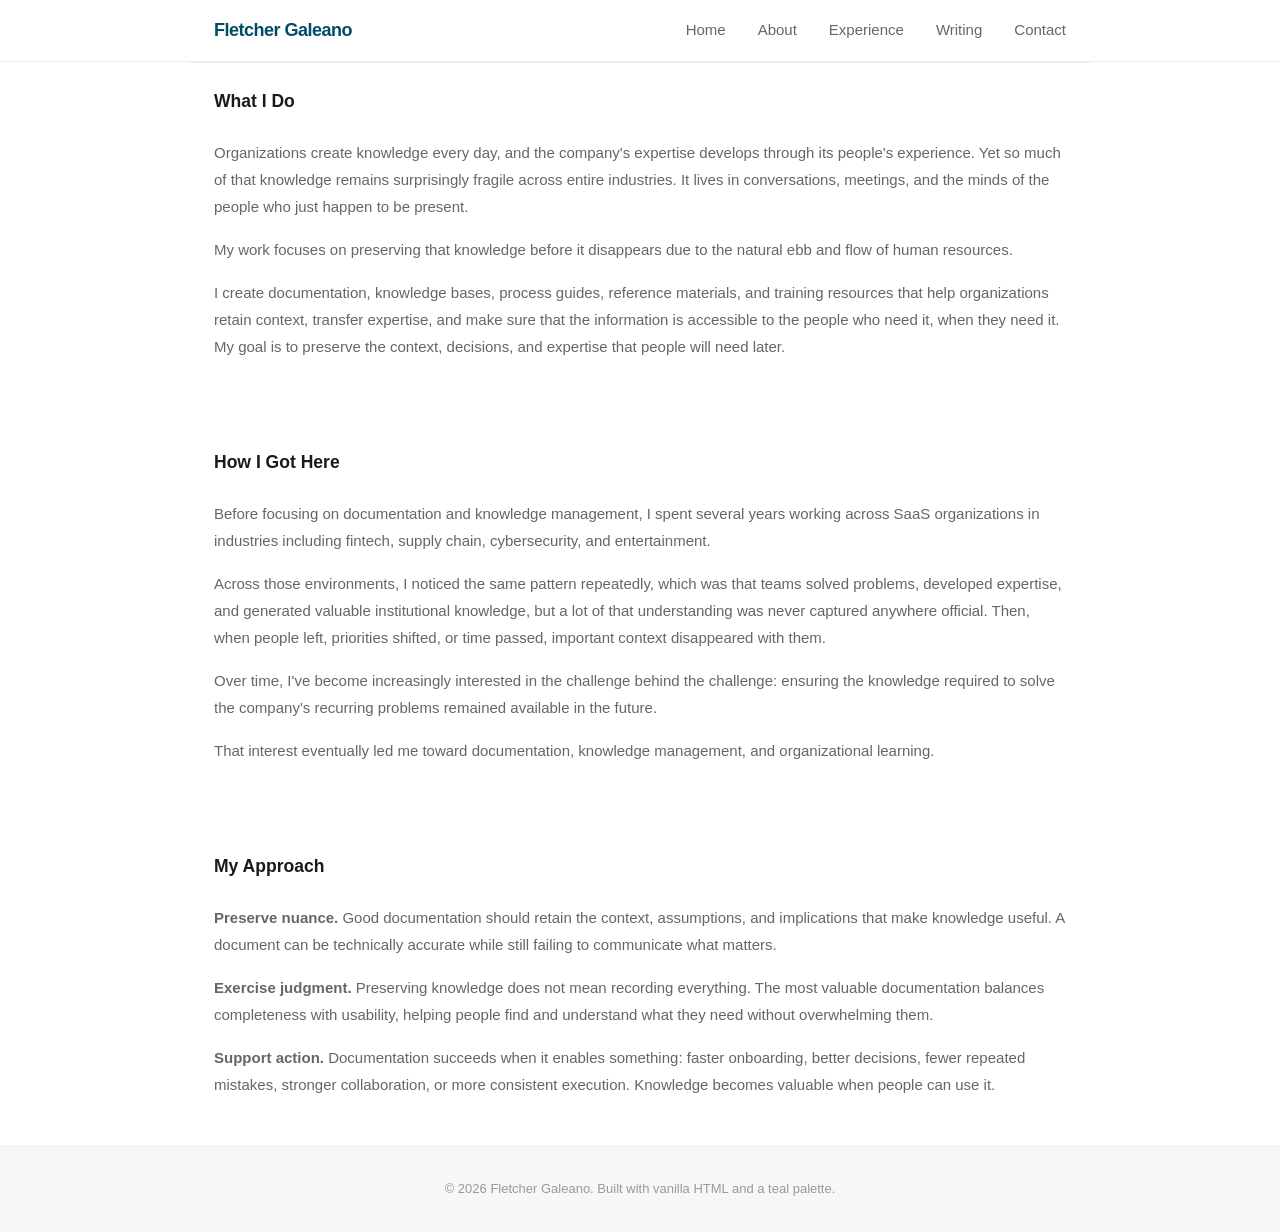
==== about.html @ 1b049415 "Update about.html" ====
<!DOCTYPE html>
<html lang="en">
<head>
  <meta charset="UTF-8">
  <meta name="viewport" content="width=device-width, initial-scale=1.0">
  <title>About - Fletcher Galeano</title>
  <link rel="stylesheet" href="styles.css">
</head>
<body>
  <nav>
    <div class="nav-container">
      <a href="index.html" class="nav-brand">Fletcher Galeano</a>
      <ul class="nav-links">
        <li><a href="index.html">Home</a></li>
        <li><a href="about.html">About</a></li>
        <li><a href="experience.html">Experience</a></li>
        <li><a href="writing.html">Writing</a></li>
        <li><a href="contact.html">Contact</a></li>
      </ul>
    </div>
  </nav>

  <main>
    <section class="container">
      <br>
      <h3>What I Do</h3>
<br>
<p>Organizations create knowledge every day, and the company's expertise develops through its people's experience. Yet so much of that knowledge remains surprisingly fragile across entire industries. It lives in conversations, meetings, and the minds of the people who just happen to be present.</p>

<p>My work focuses on preserving that knowledge before it disappears due to the natural ebb and flow of human resources.</p>

<p>I create documentation, knowledge bases, process guides, reference materials, and training resources that help organizations retain context, transfer expertise, and make sure that the information is accessible to the people who need it, when they need it. My goal is to preserve the context, decisions, and expertise that people will need later.</p>
<br>
<br>
<br>
<h3>How I Got Here</h3>
<br>
<p>Before focusing on documentation and knowledge management, I spent several years working across SaaS organizations in industries including fintech, supply chain, cybersecurity, and entertainment.</p>

<p>Across those environments, I noticed the same pattern repeatedly, which was that teams solved problems, developed expertise, and generated valuable institutional knowledge, but a lot of that understanding was never captured anywhere official. Then, when people left, priorities shifted, or time passed, important context disappeared with them.</p>

<p>Over time, I've become increasingly interested in the challenge behind the challenge: ensuring the knowledge required to solve the company's recurring problems remained available in the future.</p>

<p>That interest eventually led me toward documentation, knowledge management, and organizational learning.</p>
<br>
<br>
<br>
<h3>My Approach</h3>
<br>
<p><strong>Preserve nuance.</strong> Good documentation should retain the context, assumptions, and implications that make knowledge useful. A document can be technically accurate while still failing to communicate what matters.</p>

<p><strong>Exercise judgment.</strong> Preserving knowledge does not mean recording everything. The most valuable documentation balances completeness with usability, helping people find and understand what they need without overwhelming them.</p>

<p><strong>Support action.</strong> Documentation succeeds when it enables something: faster onboarding, better decisions, fewer repeated mistakes, stronger collaboration, or more consistent execution. Knowledge becomes valuable when people can use it.</p>

    </section>
  </main>

  <footer>
    <p>&copy; 2026 Fletcher Galeano. Built with vanilla HTML and a teal palette.</p>
  </footer>
</body>
</html>
---- styles.css ----
/* Fletch Lite — Documentation Engineer Portfolio */
/* Light and dark mode support, minimal aesthetic */

:root {
  /* Color palette — light mode */
  --primary: #004d66;        /* Deep teal */
  --secondary: #008080;      /* Medium teal */
  --accent: #d4a574;         /* Warm sand (restraint) */
  --bg-primary: #ffffff;
  --bg-secondary: #f8f7f5;   /* Warm off-white */
  --text-primary: #1a1a1a;
  --text-secondary: #666666;
  --text-tertiary: #999999;
  --border: #e0ddd8;
  --border-light: #f0ede8;
  
  /* Typography */
  --font-sans: -apple-system, BlinkMacSystemFont, "Segoe UI", Roboto, "Helvetica Neue", sans-serif;
  --font-serif: Georgia, "Times New Roman", serif;
  
  /* Type scale */
  --text-sm: 13px;
  --text-base: 15px;
  --text-lg: 18px;
  --text-xl: 22px;
  --text-2xl: 28px;
  --text-3xl: 36px;
  
  /* Spacing */
  --space-xs: 4px;
  --space-sm: 8px;
  --space-md: 16px;
  --space-lg: 24px;
  --space-xl: 32px;
  --space-2xl: 48px;
}

@media (prefers-color-scheme: dark) {
  :root {
    --primary: #4db8d4;        /* Lighter teal for dark mode */
    --secondary: #00bfbf;      /* Bright teal accent */
    --accent: #d4a574;         /* Sand stays constant */
    --bg-primary: #0f1416;     /* Near-black */
    --bg-secondary: #1a2428;   /* Dark slate */
    --text-primary: #e8e6e1;
    --text-secondary: #a8a5a0;
    --text-tertiary: #7a7774;
    --border: #2a3238;
    --border-light: #1f2729;
  }
}

/* Mobile layout */
@media (max-width: 768px) {
  .nav-container {
    flex-direction: column;
    justify-content: center;
    gap: var(--space-md);
  }

  .nav-links {
    flex-wrap: wrap;
    justify-content: center;
    gap: var(--space-md);
    padding: 0;
  }
}


* {
  margin: 0;
  padding: 0;
  box-sizing: border-box;
}

html {
  scroll-behavior: smooth;
}

body {
  font-family: var(--font-sans);
  font-size: var(--text-base);
  line-height: 1.6;
  color: var(--text-primary);
  background-color: var(--bg-primary);
  transition: background-color 0.3s ease, color 0.3s ease;
}

/* Navigation */
nav {
  position: sticky;
  top: 0;
  background-color: var(--bg-primary);
  border-bottom: 1px solid var(--border-light);
  z-index: 100;
  transition: border-color 0.3s ease;
}

.nav-container {
  max-width: 900px;
  margin: 0 auto;
  padding: var(--space-md) var(--space-lg);
  display: flex;
  justify-content: space-between;
  align-items: center;
}

.nav-brand {
  font-size: var(--text-lg);
  font-weight: 600;
  color: var(--primary);
  text-decoration: none;
  letter-spacing: -0.5px;
}

.nav-links {
  display: flex;
  gap: var(--space-xl);
  list-style: none;
}

.nav-links a {
  color: var(--text-secondary);
  text-decoration: none;
  font-size: var(--text-base);
  transition: color 0.2s ease;
  position: relative;
}

.nav-links a:hover {
  color: var(--primary);
}

.nav-links a::after {
  content: '';
  position: absolute;
  bottom: -4px;
  left: 0;
  width: 0;
  height: 2px;
  background-color: var(--secondary);
  transition: width 0.3s ease;
}

.nav-links a:hover::after {
  width: 100%;
}

/* Container */
.container {
  max-width: 900px;
  margin: 0 auto;
  padding: 0 var(--space-lg);
}

/* Hero section */
.hero {
  padding: var(--space-2xl) var(--space-lg);
  text-align: center;
}

.hero h1 {
  font-size: var(--text-3xl);
  font-weight: 700;
  margin-bottom: var(--space-md);
  line-height: 1.2;
  color: var(--primary);
}

.hero-subtitle {
  font-size: var(--text-lg);
  color: var(--text-secondary);
  margin-bottom: var(--space-lg);
  max-width: 600px;
  margin-left: auto;
  margin-right: auto;
}

.hero-target {
  font-size: var(--text-base);
  color: var(--secondary);
  font-style: italic;
  margin: var(--space-lg) 0;
  font-weight: 500;
}

/* CTA Buttons */
.button-group {
  display: flex;
  gap: var(--space-md);
  justify-content: center;
  flex-wrap: wrap;
  margin-top: var(--space-lg);
}

.btn {
  display: inline-block;
  padding: var(--space-md) var(--space-xl);
  border: 2px solid var(--primary);
  background-color: transparent;
  color: var(--primary);
  text-decoration: none;
  font-size: var(--text-base);
  border-radius: 0;
  cursor: pointer;
  transition: all 0.3s ease;
  font-weight: 500;
}

.btn:hover {
  background-color: var(--primary);
  color: var(--bg-primary);
}

.btn-secondary {
  border-color: var(--secondary);
  color: var(--secondary);
}

.btn-secondary:hover {
  background-color: var(--secondary);
  color: var(--bg-primary);
}

/* Sections */
section {
  padding: var(--space-2xl) var(--space-lg);
  border-top: 1px solid var(--border-light);
}

section h2 {
  font-size: var(--text-2xl);
  font-weight: 700;
  margin-bottom: var(--space-lg);
  color: var(--primary);
}

section p {
  margin-bottom: var(--space-md);
  color: var(--text-secondary);
  line-height: 1.8;
}

/* About section */
.about-content {
  display: grid;
  gap: var(--space-2xl);
}

.about-block {
  border-left: 3px solid var(--secondary);
  padding-left: var(--space-lg);
}

.about-block h3 {
  font-size: var(--text-lg);
  color: var(--primary);
  margin-bottom: var(--space-md);
  font-weight: 600;
}

/* Timeline */
.timeline {
  display: grid;
  gap: var(--space-2xl);
  margin-top: var(--space-xl);
}

.timeline-item {
  border-left: 3px solid var(--secondary);
  padding-left: var(--space-lg);
  position: relative;
  padding-bottom: var(--space-lg);
}

.timeline-item::before {
  content: '';
  position: absolute;
  left: -9px;
  top: 0;
  width: 12px;
  height: 12px;
  background-color: var(--secondary);
  border-radius: 50%;
  border: 3px solid var(--bg-primary);
}

.timeline-item h3 {
  font-size: var(--text-lg);
  font-weight: 600;
  color: var(--primary);
  margin-bottom: var(--space-xs);
}

.timeline-meta {
  font-size: var(--text-sm);
  color: var(--text-tertiary);
  margin-bottom: var(--space-sm);
  font-weight: 500;
}

.timeline-description {
  font-size: var(--text-base);
  color: var(--text-secondary);
  line-height: 1.8;
}

/* Writing samples grid */
.writing-grid {
  display: grid;
  grid-template-columns: repeat(auto-fit, minmax(280px, 1fr));
  gap: var(--space-lg);
  margin-top: var(--space-xl);
}

.writing-card {
  background-color: var(--bg-secondary);
  border: 1px solid var(--border-light);
  padding: var(--space-lg);
  display: flex;
  flex-direction: column;
  transition: all 0.3s ease;
}

.writing-card:hover {
  border-color: var(--secondary);
  transform: translateY(-4px);
  box-shadow: 0 8px 16px rgba(0, 77, 102, 0.1);
}

@media (prefers-color-scheme: dark) {
  .writing-card:hover {
    box-shadow: 0 8px 16px rgba(77, 184, 212, 0.1);
  }
}

.writing-card h3 {
  font-size: var(--text-lg);
  color: var(--primary);
  margin-bottom: var(--space-sm);
  font-weight: 600;
}

.writing-card p {
  font-size: var(--text-base);
  color: var(--text-secondary);
  margin-bottom: var(--space-lg);
  flex-grow: 1;
}

.writing-card a {
  display: inline-block;
  color: var(--secondary);
  text-decoration: none;
  font-weight: 500;
  transition: color 0.2s ease;
}

.writing-card a:hover {
  color: var(--primary);
}

/* Contact section */
.contact-methods {
  display: flex;
  gap: var(--space-xl);
  justify-content: center;
  margin-top: var(--space-lg);
  flex-wrap: wrap;
}

.contact-link {
  display: flex;
  align-items: center;
  gap: var(--space-sm);
  color: var(--primary);
  text-decoration: none;
  font-size: var(--text-base);
  font-weight: 500;
  transition: color 0.2s ease;
}

.contact-link:hover {
  color: var(--secondary);
}

/* Footer */
footer {
  background-color: var(--bg-secondary);
  border-top: 1px solid var(--border-light);
  padding: var(--space-xl) var(--space-lg);
  margin-top: var(--space-2xl);
  text-align: center;
}

footer p {
  font-size: var(--text-sm);
  color: var(--text-tertiary);
  margin: 0;
}

/* Responsive */
@media (max-width: 768px) {
  .nav-links {
    gap: var(--space-lg);
  }
  
  .hero h1 {
    font-size: var(--text-2xl);
  }
  
  section {
    padding: var(--space-xl) var(--space-md);
  }
  
  .writing-grid {
    grid-template-columns: 1fr;
  }
  
  .contact-methods {
    flex-direction: column;
    gap: var(--space-md);
    align-items: center;
  }
}
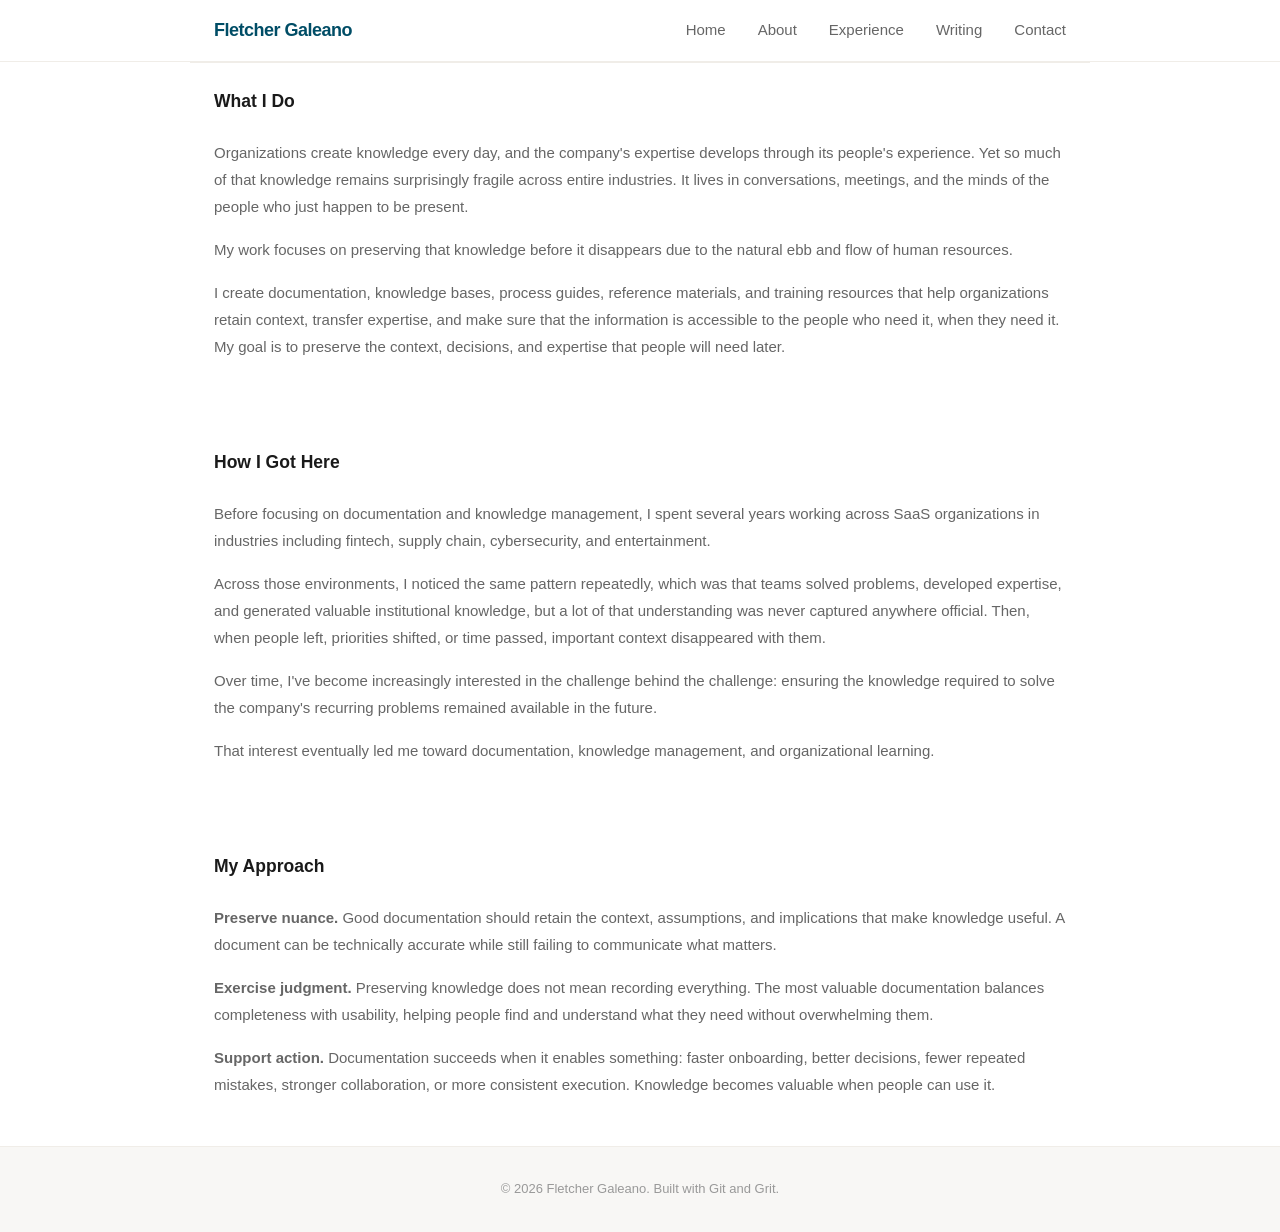
==== commit 3bc1695a: "Built with Git and Grit" ====
--- a/about.html
+++ b/about.html
@@ -57,7 +57,7 @@
   </main>
 
   <footer>
-    <p>&copy; 2026 Fletcher Galeano. Built with vanilla HTML and a teal palette.</p>
+    <p>&copy; 2026 Fletcher Galeano. Built with Git and Grit.</p>
   </footer>
 </body>
 </html>
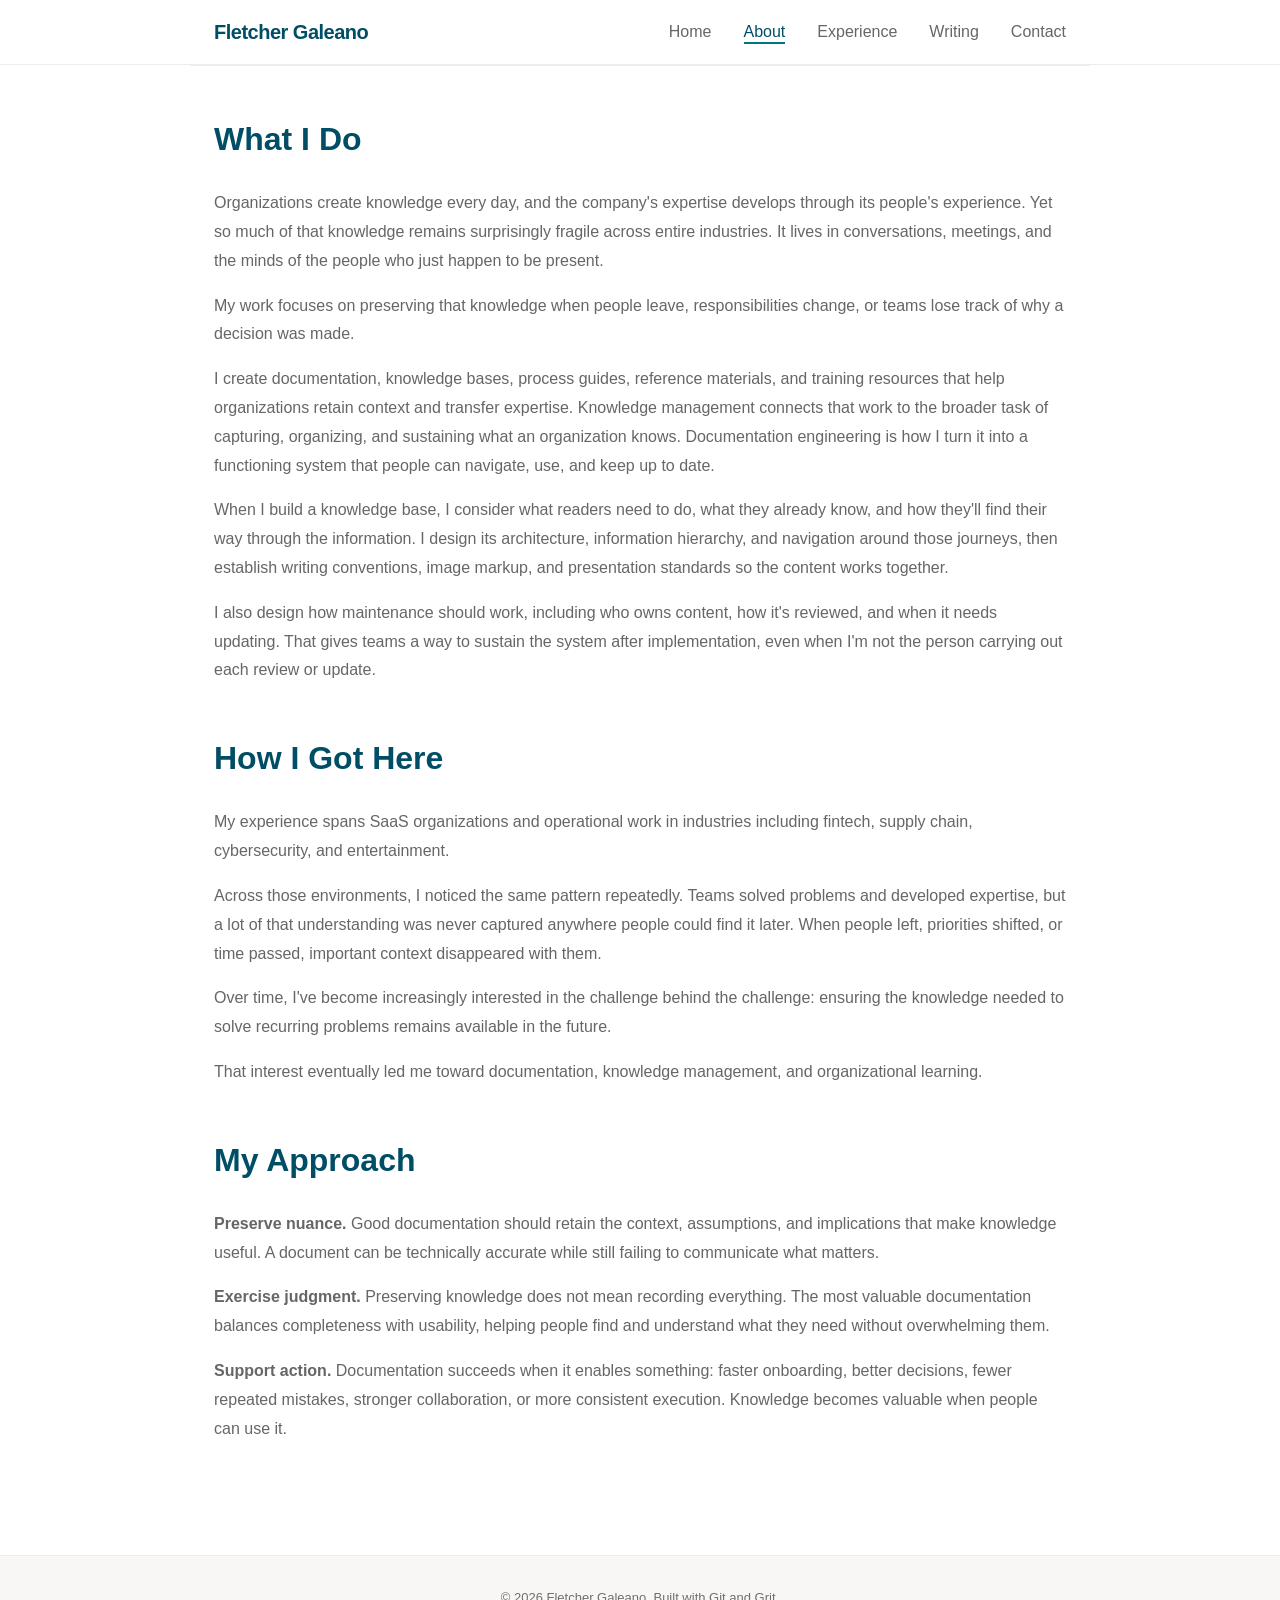
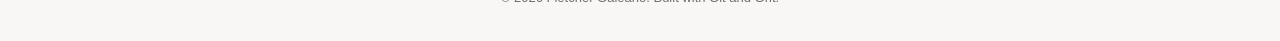
==== commit 3c7c7ab5: "new design for fletcher lite" ====
--- a/about.html
+++ b/about.html
@@ -3,7 +3,8 @@
 <head>
   <meta charset="UTF-8">
   <meta name="viewport" content="width=device-width, initial-scale=1.0">
-  <title>About - Fletcher Galeano</title>
+  <title>About - Fletcher Galeano's Knowledge and Documentation Practice</title>
+  <meta name="description" content="How Fletcher Galeano approaches knowledge capture, documentation architecture, reader journeys, standards, and governance.">
   <link rel="stylesheet" href="styles.css">
 </head>
 <body>
@@ -12,7 +13,7 @@
       <a href="index.html" class="nav-brand">Fletcher Galeano</a>
       <ul class="nav-links">
         <li><a href="index.html">Home</a></li>
-        <li><a href="about.html">About</a></li>
+        <li><a href="about.html" aria-current="page">About</a></li>
         <li><a href="experience.html">Experience</a></li>
         <li><a href="writing.html">Writing</a></li>
         <li><a href="contact.html">Contact</a></li>
@@ -22,31 +23,26 @@
 
   <main>
     <section class="container">
-      <br>
-      <h3>What I Do</h3>
-<br>
+      <h1>What I Do</h1>
 <p>Organizations create knowledge every day, and the company's expertise develops through its people's experience. Yet so much of that knowledge remains surprisingly fragile across entire industries. It lives in conversations, meetings, and the minds of the people who just happen to be present.</p>
 
-<p>My work focuses on preserving that knowledge before it disappears due to the natural ebb and flow of human resources.</p>
+<p>My work focuses on preserving that knowledge when people leave, responsibilities change, or teams lose track of why a decision was made.</p>
 
-<p>I create documentation, knowledge bases, process guides, reference materials, and training resources that help organizations retain context, transfer expertise, and make sure that the information is accessible to the people who need it, when they need it. My goal is to preserve the context, decisions, and expertise that people will need later.</p>
-<br>
-<br>
-<br>
-<h3>How I Got Here</h3>
-<br>
-<p>Before focusing on documentation and knowledge management, I spent several years working across SaaS organizations in industries including fintech, supply chain, cybersecurity, and entertainment.</p>
+<p>I create documentation, knowledge bases, process guides, reference materials, and training resources that help organizations retain context and transfer expertise. Knowledge management connects that work to the broader task of capturing, organizing, and sustaining what an organization knows. Documentation engineering is how I turn it into a functioning system that people can navigate, use, and keep up to date.</p>
 
-<p>Across those environments, I noticed the same pattern repeatedly, which was that teams solved problems, developed expertise, and generated valuable institutional knowledge, but a lot of that understanding was never captured anywhere official. Then, when people left, priorities shifted, or time passed, important context disappeared with them.</p>
+<p>When I build a knowledge base, I consider what readers need to do, what they already know, and how they'll find their way through the information. I design its architecture, information hierarchy, and navigation around those journeys, then establish writing conventions, image markup, and presentation standards so the content works together.</p>
 
-<p>Over time, I've become increasingly interested in the challenge behind the challenge: ensuring the knowledge required to solve the company's recurring problems remained available in the future.</p>
+<p>I also design how maintenance should work, including who owns content, how it's reviewed, and when it needs updating. That gives teams a way to sustain the system after implementation, even when I'm not the person carrying out each review or update.</p>
+
+<h2>How I Got Here</h2>
+<p>My experience spans SaaS organizations and operational work in industries including fintech, supply chain, cybersecurity, and entertainment.</p>
+
+<p>Across those environments, I noticed the same pattern repeatedly. Teams solved problems and developed expertise, but a lot of that understanding was never captured anywhere people could find it later. When people left, priorities shifted, or time passed, important context disappeared with them.</p>
+
+<p>Over time, I've become increasingly interested in the challenge behind the challenge: ensuring the knowledge needed to solve recurring problems remains available in the future.</p>
 
 <p>That interest eventually led me toward documentation, knowledge management, and organizational learning.</p>
-<br>
-<br>
-<br>
-<h3>My Approach</h3>
-<br>
+<h2>My Approach</h2>
 <p><strong>Preserve nuance.</strong> Good documentation should retain the context, assumptions, and implications that make knowledge useful. A document can be technically accurate while still failing to communicate what matters.</p>
 
 <p><strong>Exercise judgment.</strong> Preserving knowledge does not mean recording everything. The most valuable documentation balances completeness with usability, helping people find and understand what they need without overwhelming them.</p>
--- a/styles.css
+++ b/styles.css
@@ -4,13 +4,13 @@
 :root {
   /* Color palette — light mode */
   --primary: #004d66;        /* Deep teal */
-  --secondary: #008080;      /* Medium teal */
+  --secondary: #007878;      /* Medium teal */
   --accent: #d4a574;         /* Warm sand (restraint) */
   --bg-primary: #ffffff;
   --bg-secondary: #f8f7f5;   /* Warm off-white */
   --text-primary: #1a1a1a;
   --text-secondary: #666666;
-  --text-tertiary: #999999;
+  --text-tertiary: #6f6f6f;
   --border: #e0ddd8;
   --border-light: #f0ede8;
   
@@ -20,11 +20,11 @@
   
   /* Type scale */
   --text-sm: 13px;
-  --text-base: 15px;
-  --text-lg: 18px;
-  --text-xl: 22px;
-  --text-2xl: 28px;
-  --text-3xl: 36px;
+  --text-base: 16px;
+  --text-lg: 20px;
+  --text-xl: 24px;
+  --text-2xl: 32px;
+  --text-3xl: 42px;
   
   /* Spacing */
   --space-xs: 4px;
@@ -44,7 +44,7 @@
     --bg-secondary: #1a2428;   /* Dark slate */
     --text-primary: #e8e6e1;
     --text-secondary: #a8a5a0;
-    --text-tertiary: #7a7774;
+    --text-tertiary: #96938f;
     --border: #2a3238;
     --border-light: #1f2729;
   }
@@ -84,6 +84,16 @@
   color: var(--text-primary);
   background-color: var(--bg-primary);
   transition: background-color 0.3s ease, color 0.3s ease;
+}
+
+a {
+  color: var(--primary);
+  text-underline-offset: 0.2em;
+}
+
+a:focus-visible {
+  outline: 3px solid var(--primary);
+  outline-offset: 4px;
 }
 
 /* Navigation */
@@ -127,7 +137,8 @@
   position: relative;
 }
 
-.nav-links a:hover {
+.nav-links a:hover,
+.nav-links a[aria-current="page"] {
   color: var(--primary);
 }
 
@@ -142,7 +153,8 @@
   transition: width 0.3s ease;
 }
 
-.nav-links a:hover::after {
+.nav-links a:hover::after,
+.nav-links a[aria-current="page"]::after {
   width: 100%;
 }
 
@@ -150,7 +162,7 @@
 .container {
   max-width: 900px;
   margin: 0 auto;
-  padding: 0 var(--space-lg);
+  padding: var(--space-2xl) var(--space-lg);
 }
 
 /* Hero section */
@@ -184,6 +196,79 @@
   font-weight: 500;
 }
 
+/* Homepage: a generous, editorial-scale introduction */
+.home main {
+  display: grid;
+}
+
+.home .hero {
+  width: min(100%, 1200px);
+  min-height: calc(100svh - 170px);
+  margin: 0 auto;
+  padding: clamp(5rem, 12vh, 9rem) clamp(1.5rem, 5vw, 4rem);
+  display: grid;
+  align-content: center;
+  justify-items: center;
+}
+
+.home .hero h1 {
+  max-width: 1000px;
+  margin-bottom: clamp(1.5rem, 3vw, 2.5rem);
+  font-size: clamp(3rem, 6vw, 5.25rem);
+  line-height: 1.02;
+  letter-spacing: -0.045em;
+}
+
+.home .hero-subtitle {
+  max-width: 780px;
+  margin-bottom: clamp(1.75rem, 4vw, 3rem);
+  font-size: clamp(1.35rem, 2.4vw, 2rem);
+  line-height: 1.45;
+}
+
+.home .hero-target {
+  max-width: 720px;
+  margin: 0;
+  font-size: clamp(1rem, 1.5vw, 1.2rem);
+  line-height: 1.6;
+  margin-bottom: var(--space-lg);
+  font-style: normal;
+}
+
+.home .hero-context {
+  max-width: 720px;
+  margin: clamp(1.75rem, 4vw, 3rem) 0 0;
+  font-size: clamp(1rem, 1.35vw, 1.125rem);
+  line-height: 1.75;
+  color: var(--text-secondary);
+}
+
+.home .hero-context a {
+  color: var(--secondary);
+  font-weight: 600;
+  text-underline-offset: 0.2em;
+  text-decoration-thickness: 1px;
+  transition: color 0.2s ease;
+}
+
+.home .hero-context a:hover {
+  color: var(--primary);
+}
+
+.home .button-group {
+  margin-top: clamp(2rem, 4vw, 3.5rem);
+  gap: clamp(0.75rem, 2vw, 1.25rem);
+}
+
+.home .btn {
+  padding: 1rem clamp(1.5rem, 3vw, 2.25rem);
+  font-size: 1rem;
+}
+
+.home footer {
+  margin-top: 0;
+}
+
 /* CTA Buttons */
 .button-group {
   display: flex;
@@ -228,11 +313,20 @@
   border-top: 1px solid var(--border-light);
 }
 
+.container > h1,
 section h2 {
   font-size: var(--text-2xl);
   font-weight: 700;
   margin-bottom: var(--space-lg);
   color: var(--primary);
+}
+
+.container > h2 {
+  margin-top: var(--space-2xl);
+}
+
+.resume-link {
+  margin-top: var(--space-xl);
 }
 
 section p {
@@ -285,11 +379,15 @@
   border: 3px solid var(--bg-primary);
 }
 
-.timeline-item h3 {
+.timeline-item h2 {
   font-size: var(--text-lg);
   font-weight: 600;
   color: var(--primary);
   margin-bottom: var(--space-xs);
+}
+
+.timeline-item ul {
+  padding-left: var(--space-lg);
 }
 
 .timeline-meta {
@@ -334,7 +432,7 @@
   }
 }
 
-.writing-card h3 {
+.writing-card h2 {
   font-size: var(--text-lg);
   color: var(--primary);
   margin-bottom: var(--space-sm);
@@ -378,6 +476,8 @@
   font-size: var(--text-base);
   font-weight: 500;
   transition: color 0.2s ease;
+  overflow-wrap: anywhere;
+  max-width: 100%;
 }
 
 .contact-link:hover {
@@ -408,8 +508,23 @@
   .hero h1 {
     font-size: var(--text-2xl);
   }
-  
-  section {
+
+  .home .hero {
+    min-height: auto;
+    padding-top: clamp(4rem, 16vw, 6rem);
+    padding-bottom: clamp(4rem, 16vw, 6rem);
+  }
+
+  .home .hero h1 {
+    font-size: clamp(2.75rem, 12vw, 4rem);
+  }
+
+  .home .hero-subtitle br {
+    display: none;
+  }
+  
+  section,
+  .container {
     padding: var(--space-xl) var(--space-md);
   }
   
@@ -423,3 +538,19 @@
     align-items: center;
   }
 }
+
+@media (prefers-reduced-motion: reduce) {
+  html {
+    scroll-behavior: auto;
+  }
+
+  *,
+  *::before,
+  *::after {
+    transition: none !important;
+  }
+
+  .writing-card:hover {
+    transform: none;
+  }
+}
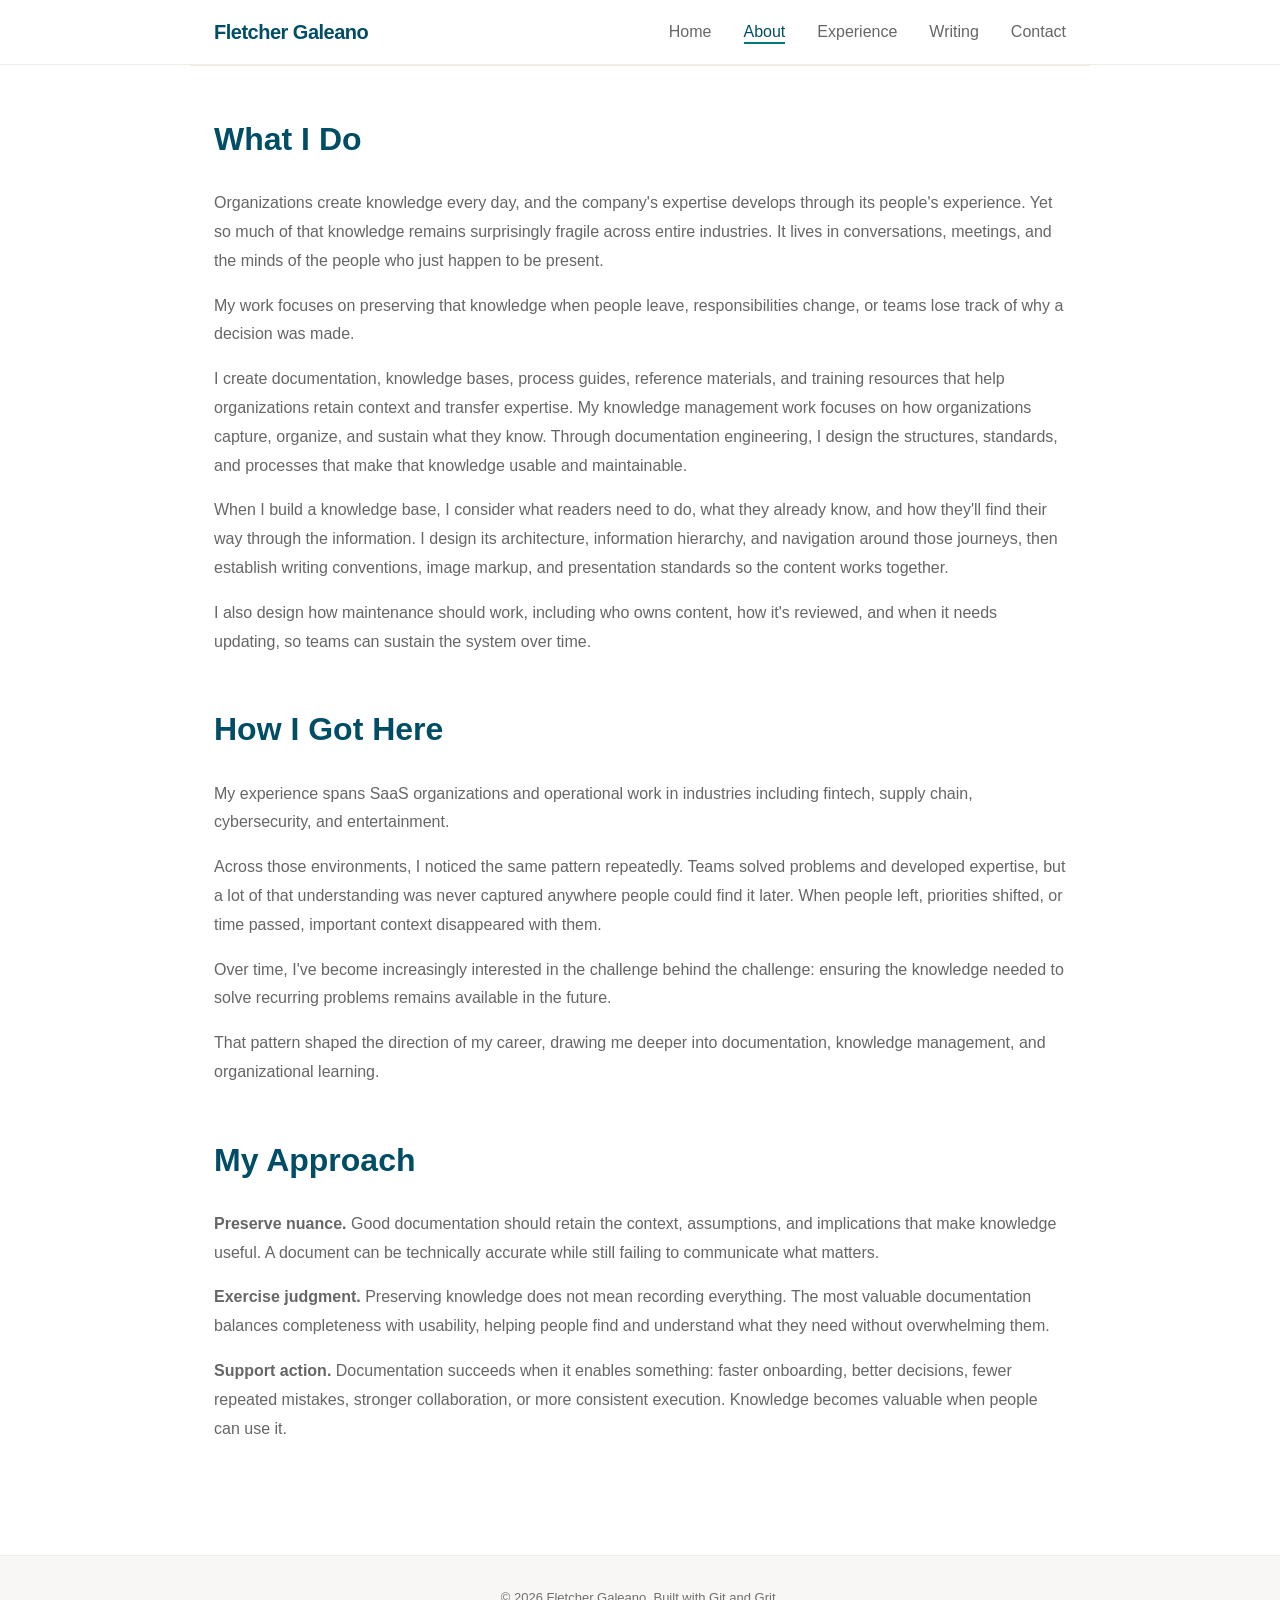
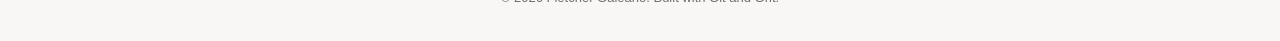
==== commit 0168362f: "fix copy" ====
--- a/about.html
+++ b/about.html
@@ -28,11 +28,11 @@
 
 <p>My work focuses on preserving that knowledge when people leave, responsibilities change, or teams lose track of why a decision was made.</p>
 
-<p>I create documentation, knowledge bases, process guides, reference materials, and training resources that help organizations retain context and transfer expertise. Knowledge management connects that work to the broader task of capturing, organizing, and sustaining what an organization knows. Documentation engineering is how I turn it into a functioning system that people can navigate, use, and keep up to date.</p>
+<p>I create documentation, knowledge bases, process guides, reference materials, and training resources that help organizations retain context and transfer expertise. My knowledge management work focuses on how organizations capture, organize, and sustain what they know. Through documentation engineering, I design the structures, standards, and processes that make that knowledge usable and maintainable.</p>
 
 <p>When I build a knowledge base, I consider what readers need to do, what they already know, and how they'll find their way through the information. I design its architecture, information hierarchy, and navigation around those journeys, then establish writing conventions, image markup, and presentation standards so the content works together.</p>
 
-<p>I also design how maintenance should work, including who owns content, how it's reviewed, and when it needs updating. That gives teams a way to sustain the system after implementation, even when I'm not the person carrying out each review or update.</p>
+<p>I also design how maintenance should work, including who owns content, how it's reviewed, and when it needs updating, so teams can sustain the system over time.</p>
 
 <h2>How I Got Here</h2>
 <p>My experience spans SaaS organizations and operational work in industries including fintech, supply chain, cybersecurity, and entertainment.</p>
@@ -41,7 +41,7 @@
 
 <p>Over time, I've become increasingly interested in the challenge behind the challenge: ensuring the knowledge needed to solve recurring problems remains available in the future.</p>
 
-<p>That interest eventually led me toward documentation, knowledge management, and organizational learning.</p>
+<p>That pattern shaped the direction of my career, drawing me deeper into documentation, knowledge management, and organizational learning.</p>
 <h2>My Approach</h2>
 <p><strong>Preserve nuance.</strong> Good documentation should retain the context, assumptions, and implications that make knowledge useful. A document can be technically accurate while still failing to communicate what matters.</p>
 
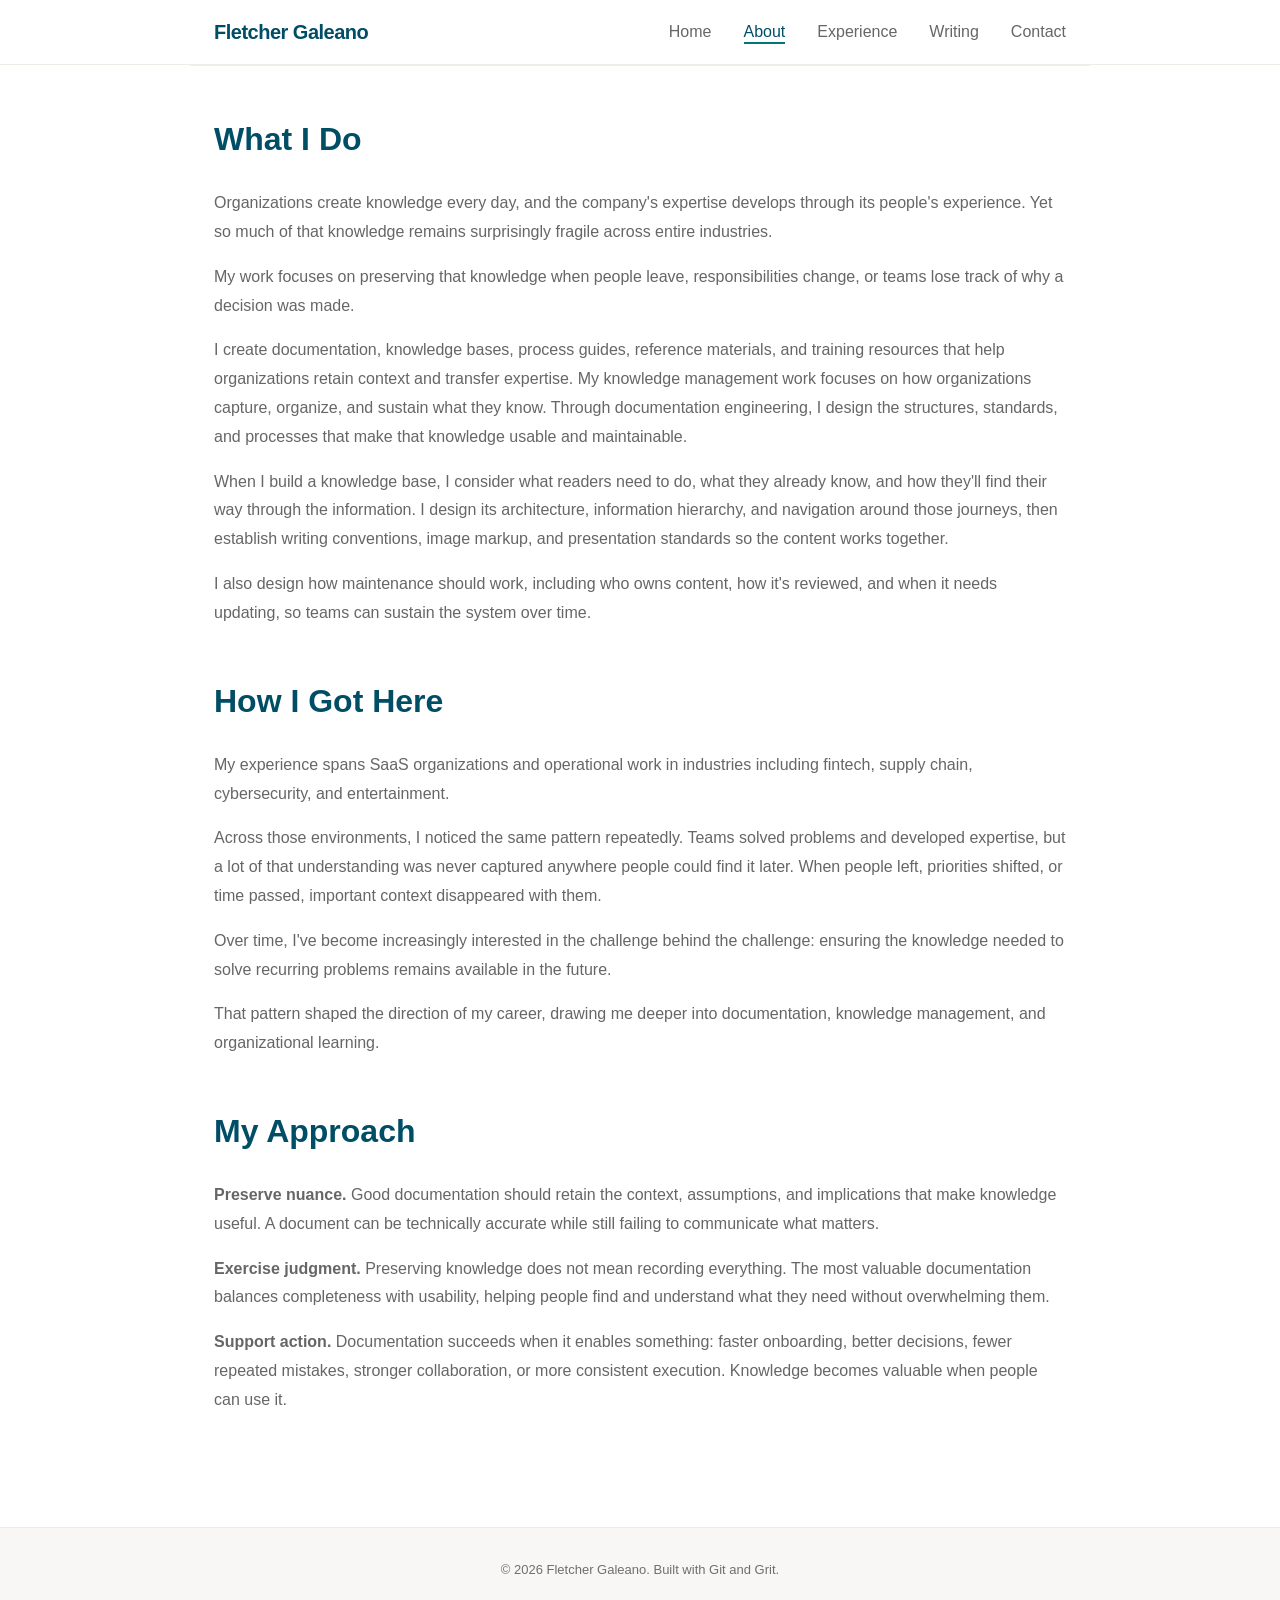
==== commit 0ef80964: "Update about.html" ====
--- a/about.html
+++ b/about.html
@@ -24,7 +24,7 @@
   <main>
     <section class="container">
       <h1>What I Do</h1>
-<p>Organizations create knowledge every day, and the company's expertise develops through its people's experience. Yet so much of that knowledge remains surprisingly fragile across entire industries. It lives in conversations, meetings, and the minds of the people who just happen to be present.</p>
+<p>Organizations create knowledge every day, and the company's expertise develops through its people's experience. Yet so much of that knowledge remains surprisingly fragile across entire industries.</p>
 
 <p>My work focuses on preserving that knowledge when people leave, responsibilities change, or teams lose track of why a decision was made.</p>
 
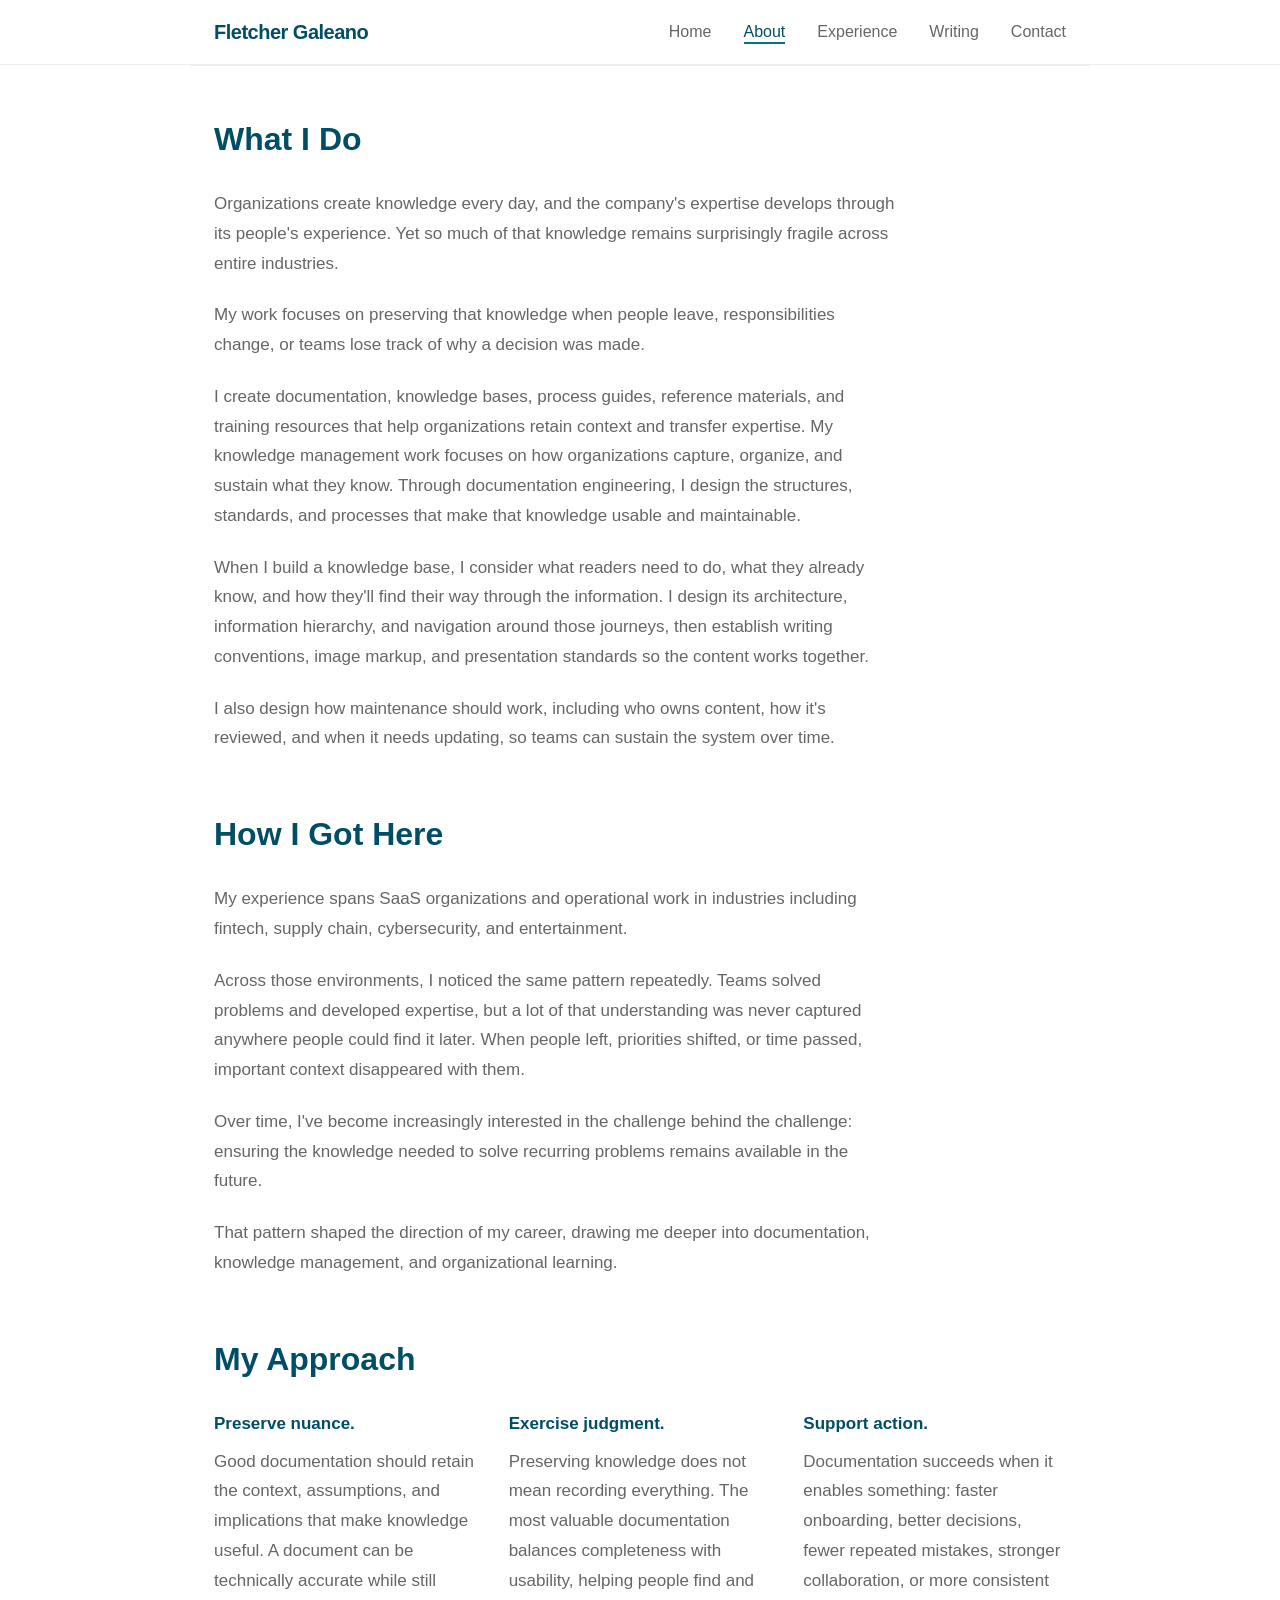
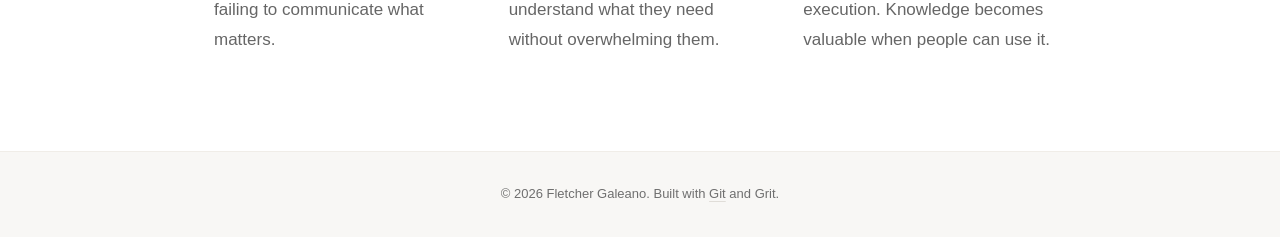
==== commit f0a1af75: "structure pass" ====
--- a/about.html
+++ b/about.html
@@ -7,7 +7,7 @@
   <meta name="description" content="How Fletcher Galeano approaches knowledge capture, documentation architecture, reader journeys, standards, and governance.">
   <link rel="stylesheet" href="styles.css">
 </head>
-<body>
+<body class="about">
   <nav>
     <div class="nav-container">
       <a href="index.html" class="nav-brand">Fletcher Galeano</a>
@@ -43,17 +43,19 @@
 
 <p>That pattern shaped the direction of my career, drawing me deeper into documentation, knowledge management, and organizational learning.</p>
 <h2>My Approach</h2>
+<div class="about-principles">
 <p><strong>Preserve nuance.</strong> Good documentation should retain the context, assumptions, and implications that make knowledge useful. A document can be technically accurate while still failing to communicate what matters.</p>
 
 <p><strong>Exercise judgment.</strong> Preserving knowledge does not mean recording everything. The most valuable documentation balances completeness with usability, helping people find and understand what they need without overwhelming them.</p>
 
 <p><strong>Support action.</strong> Documentation succeeds when it enables something: faster onboarding, better decisions, fewer repeated mistakes, stronger collaboration, or more consistent execution. Knowledge becomes valuable when people can use it.</p>
+</div>
 
     </section>
   </main>
 
   <footer>
-    <p>&copy; 2026 Fletcher Galeano. Built with Git and Grit.</p>
+    <p>&copy; 2026 Fletcher Galeano. Built with <a href="https://github.com/fdanilogamu/fletcherlite">Git</a> and Grit.</p>
   </footer>
 </body>
 </html>
--- a/styles.css
+++ b/styles.css
@@ -353,6 +353,45 @@
   font-weight: 600;
 }
 
+/* About reading rhythm and principles */
+.about main p {
+  font-size: 17px;
+  line-height: 1.75;
+  margin-bottom: 22px;
+}
+
+.about .container > p {
+  max-width: 72ch;
+}
+
+.about .container > h2 {
+  margin-top: 56px;
+}
+
+.about-principles {
+  display: grid;
+  grid-template-columns: 1fr;
+  gap: var(--space-lg);
+}
+
+.about .about-principles p {
+  margin-bottom: 0;
+  min-width: 0;
+}
+
+.about-principles strong {
+  display: block;
+  color: var(--primary);
+  margin-bottom: var(--space-sm);
+}
+
+@media (min-width: 900px) {
+  .about-principles {
+    grid-template-columns: repeat(3, minmax(0, 1fr));
+    gap: var(--space-xl);
+  }
+}
+
 /* Timeline */
 .timeline {
   display: grid;
@@ -499,6 +538,18 @@
   margin: 0;
 }
 
+/* Footer repository link */
+footer p a {
+  color: inherit;
+  text-decoration-color: var(--border);
+}
+
+footer p a:hover,
+footer p a:focus-visible {
+  color: var(--primary);
+  text-decoration-color: currentColor;
+}
+
 /* Responsive */
 @media (max-width: 768px) {
   .nav-links {
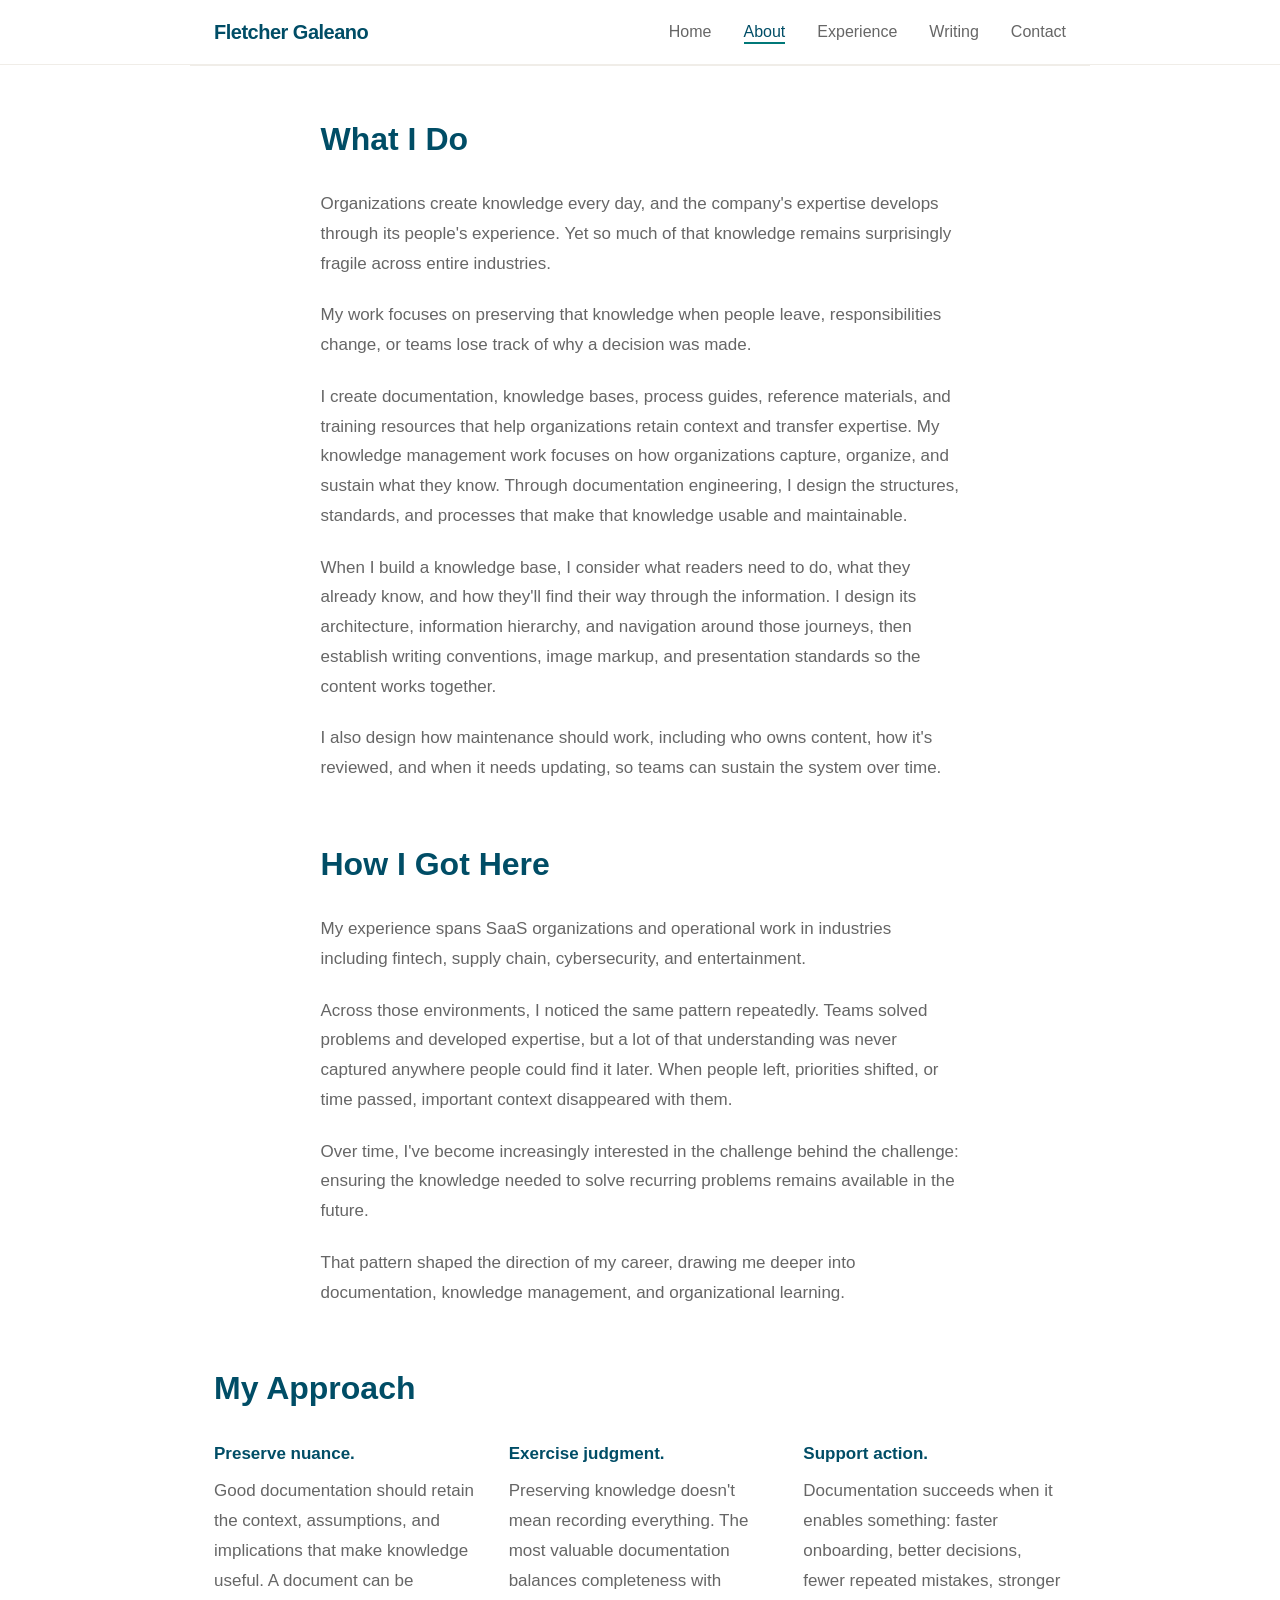
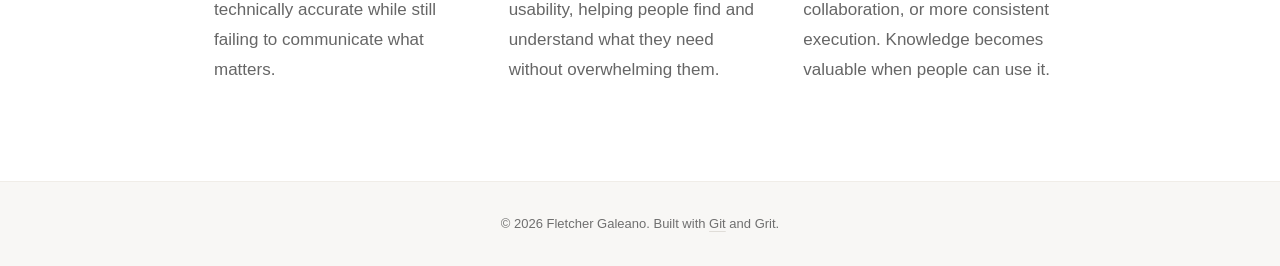
==== commit 7d81de1f: "contractions" ====
--- a/about.html
+++ b/about.html
@@ -46,7 +46,7 @@
 <div class="about-principles">
 <p><strong>Preserve nuance.</strong> Good documentation should retain the context, assumptions, and implications that make knowledge useful. A document can be technically accurate while still failing to communicate what matters.</p>
 
-<p><strong>Exercise judgment.</strong> Preserving knowledge does not mean recording everything. The most valuable documentation balances completeness with usability, helping people find and understand what they need without overwhelming them.</p>
+<p><strong>Exercise judgment.</strong> Preserving knowledge doesn't mean recording everything. The most valuable documentation balances completeness with usability, helping people find and understand what they need without overwhelming them.</p>
 
 <p><strong>Support action.</strong> Documentation succeeds when it enables something: faster onboarding, better decisions, fewer repeated mistakes, stronger collaboration, or more consistent execution. Knowledge becomes valuable when people can use it.</p>
 </div>
--- a/styles.css
+++ b/styles.css
@@ -360,10 +360,6 @@
   margin-bottom: 22px;
 }
 
-.about .container > p {
-  max-width: 72ch;
-}
-
 .about .container > h2 {
   margin-top: 56px;
 }
@@ -386,6 +382,13 @@
 }
 
 @media (min-width: 900px) {
+  .about .container > p,
+  .about .container > h1,
+  .about .container > h2:first-of-type {
+    width: 75%;
+    margin-inline: auto;
+  }
+
   .about-principles {
     grid-template-columns: repeat(3, minmax(0, 1fr));
     gap: var(--space-xl);
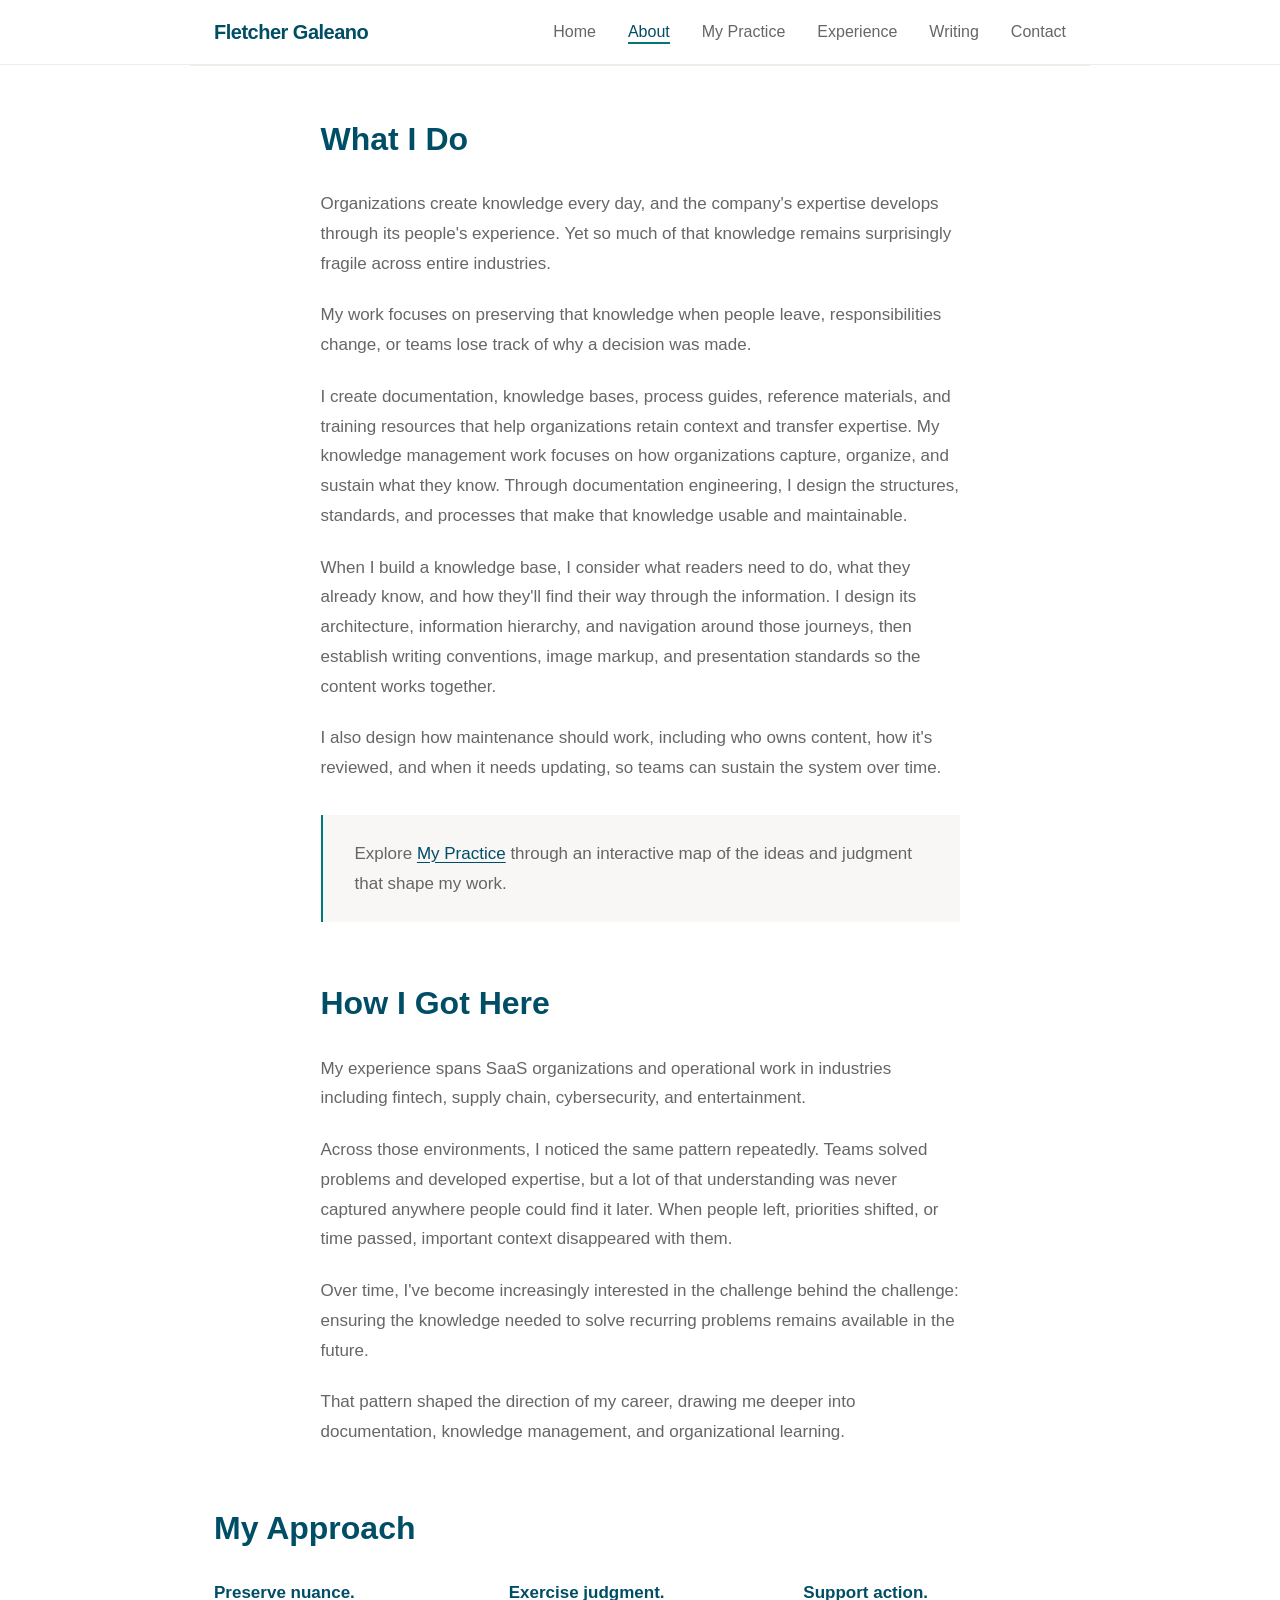
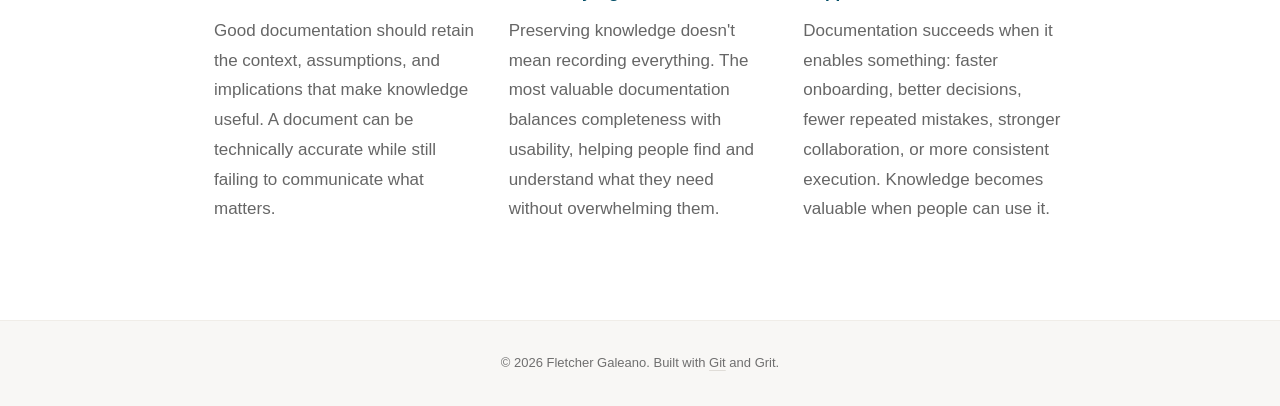
==== commit adb76a1d: "the map" ====
--- a/about.html
+++ b/about.html
@@ -14,6 +14,7 @@
       <ul class="nav-links">
         <li><a href="index.html">Home</a></li>
         <li><a href="about.html" aria-current="page">About</a></li>
+        <li><a href="my-practice.html">My Practice</a></li>
         <li><a href="experience.html">Experience</a></li>
         <li><a href="writing.html">Writing</a></li>
         <li><a href="contact.html">Contact</a></li>
@@ -34,6 +35,7 @@
 
 <p>I also design how maintenance should work, including who owns content, how it's reviewed, and when it needs updating, so teams can sustain the system over time.</p>
 
+<p class="practice-map-link">Explore <a href="my-practice.html">My Practice</a> through an interactive map of the ideas and judgment that shape my work.</p>
 <h2>How I Got Here</h2>
 <p>My experience spans SaaS organizations and operational work in industries including fintech, supply chain, cybersecurity, and entertainment.</p>
 
--- a/styles.css
+++ b/styles.css
@@ -608,3 +608,500 @@
     transform: none;
   }
 }
+
+/* Interactive professional-practice map */
+.practice-map-section {
+  border-top: 0;
+  padding: var(--space-2xl) 0 0;
+  margin-top: var(--space-2xl);
+}
+
+.practice-map-link {
+  max-width: 680px;
+  margin: var(--space-xl) auto var(--space-2xl) !important;
+  padding: var(--space-lg) var(--space-xl);
+  border-left: 2px solid var(--secondary);
+  background: var(--bg-secondary);
+}
+
+.practice-map-backlink {
+  font-size: var(--text-sm) !important;
+  margin-bottom: var(--space-lg) !important;
+}
+
+.practice-map-section h2.practice-map-title,
+.practice-map-intro h2 {
+  margin: 0 0 var(--space-md);
+  color: var(--primary);
+  font-size: clamp(1.8rem, 3vw, 2.5rem);
+  line-height: 1.15;
+}
+
+.practice-map-intro {
+  max-width: 720px;
+  margin: 0 auto var(--space-xl);
+}
+
+.practice-map-intro > p:last-child {
+  margin-bottom: 0;
+}
+
+.practice-map-kicker,
+.map-detail-eyebrow {
+  margin: 0 0 var(--space-sm) !important;
+  color: var(--secondary) !important;
+  font-size: var(--text-sm) !important;
+  font-weight: 700;
+  letter-spacing: 0.1em;
+  text-transform: uppercase;
+}
+
+.practice-map {
+  --map-line: color-mix(in srgb, var(--primary) 54%, transparent);
+  --map-muted: color-mix(in srgb, var(--text-secondary) 70%, transparent);
+  max-width: 1160px;
+  margin: 0 auto;
+  color: var(--text-primary);
+}
+
+.practice-map-toolbar {
+  display: flex;
+  justify-content: space-between;
+  align-items: center;
+  gap: var(--space-md);
+  padding: 0 var(--space-md) var(--space-sm);
+}
+
+.practice-map-sequence-note {
+  margin: 0 !important;
+  color: var(--text-tertiary) !important;
+  font-size: var(--text-sm) !important;
+}
+
+.practice-map-sequence-note span {
+  color: var(--secondary);
+  font-weight: 700;
+  letter-spacing: 0.08em;
+  margin-right: var(--space-sm);
+}
+
+.practice-map-reset {
+  border: 1px solid var(--border);
+  padding: 0.45rem 0.8rem;
+  background: var(--bg-primary);
+  color: var(--primary);
+  font: inherit;
+  font-size: var(--text-sm);
+  cursor: pointer;
+}
+
+.practice-map-reset:hover,
+.practice-map-reset[aria-pressed="true"] {
+  border-color: var(--secondary);
+}
+
+.practice-map-canvas {
+  position: relative;
+  isolation: isolate;
+  display: grid;
+  grid-template-columns: minmax(190px, 1fr) minmax(310px, 1.45fr) minmax(210px, 1fr);
+  min-height: 790px;
+  padding: 68px 26px 28px;
+  border: 1px solid var(--border);
+  background-color: var(--bg-primary);
+  background-image: linear-gradient(90deg, transparent 49.92%, var(--border-light) 50%, transparent 50.08%);
+  overflow: hidden;
+}
+
+.practice-map-svg {
+  position: absolute;
+  inset: 0;
+  z-index: -1;
+  width: 100%;
+  height: 100%;
+  overflow: visible;
+  pointer-events: none;
+}
+
+.map-grid-line {
+  stroke: var(--border-light);
+  opacity: 0.72;
+}
+
+.map-boundary rect {
+  fill: none;
+  stroke: var(--primary);
+  stroke-width: 1.35;
+  stroke-dasharray: 4 5;
+  opacity: 0.55;
+  vector-effect: non-scaling-stroke;
+}
+
+.map-fletcher-label {
+  position: absolute;
+  z-index: 1;
+  top: 14px;
+  left: 34px;
+  right: 34px;
+  display: flex;
+  justify-content: space-between;
+  gap: var(--space-md);
+  padding: 0 var(--space-sm) var(--space-sm);
+  border-bottom: 1px solid var(--border);
+  color: var(--primary);
+  font-size: 0.68rem;
+  letter-spacing: 0.06em;
+  text-transform: uppercase;
+}
+
+.map-fletcher-label span:first-child {
+  font-weight: 700;
+}
+
+.map-fletcher-label span:last-child {
+  color: var(--text-tertiary);
+  text-align: right;
+}
+
+.map-paths path {
+  fill: none;
+  stroke: var(--map-line);
+  stroke-width: 1.15;
+  vector-effect: non-scaling-stroke;
+  transition: opacity 0.2s ease, stroke-width 0.2s ease;
+}
+
+.map-paths .map-sequence-path {
+  stroke: var(--secondary);
+  stroke-width: 2;
+  stroke-dasharray: 2 5;
+  opacity: 0.8;
+}
+
+.map-paths .map-connection--substantial {
+  stroke-width: 2.8;
+}
+
+.map-paths .map-connection--supporting {
+  stroke-width: 1.2;
+  stroke-dasharray: 4 4;
+}
+
+.map-paths .map-connection--systemic {
+  stroke: var(--secondary);
+  stroke-width: 1.7;
+  stroke-dasharray: 7 3 1 3;
+}
+
+.map-paths .map-connection--record { stroke-dasharray: 2 3; }
+.map-paths .map-connection--orientation { stroke-dasharray: 8 4; }
+.map-paths .map-connection--governance { stroke-dasharray: 1 3; stroke-width: 1.6; }
+
+.map-junctions circle {
+  fill: var(--bg-primary);
+  stroke: var(--secondary);
+  stroke-width: 1.5;
+  vector-effect: non-scaling-stroke;
+}
+
+.map-stages {
+  grid-column: 2;
+  grid-row: 1;
+  z-index: 2;
+  align-self: stretch;
+  display: grid;
+  grid-template-rows: repeat(6, minmax(105px, 1fr));
+  list-style: none;
+  margin: 0;
+  padding: 0;
+}
+
+.map-stage {
+  display: flex;
+  align-items: center;
+  min-width: 0;
+  padding: 8px 0;
+}
+
+.map-stage-button,
+.map-anchor-button {
+  position: relative;
+  z-index: 2;
+  width: 100%;
+  text-align: left;
+  font: inherit;
+  color: inherit;
+  cursor: pointer;
+}
+
+.map-stage-button {
+  display: grid;
+  grid-template-columns: 2.5rem 1fr 12px;
+  align-items: center;
+  gap: var(--space-md);
+  min-height: 78px;
+  padding: 12px 14px;
+  border: 1px solid var(--border);
+  border-left: 3px solid var(--secondary);
+  background: color-mix(in srgb, var(--bg-primary) 94%, transparent);
+}
+
+.map-stage-number {
+  align-self: start;
+  padding-top: 3px;
+  color: var(--secondary);
+  font-size: var(--text-sm);
+  font-weight: 700;
+  letter-spacing: 0.08em;
+}
+
+.map-stage-copy { display: grid; gap: 3px; }
+
+.map-stage-title {
+  color: var(--primary);
+  font-size: var(--text-lg);
+  font-weight: 650;
+  line-height: 1.2;
+}
+
+.map-stage-summary {
+  color: var(--text-secondary);
+  font-size: var(--text-sm);
+  line-height: 1.45;
+}
+
+.map-stage-mark {
+  width: 9px;
+  height: 9px;
+  border: 1px solid var(--secondary);
+  background: var(--bg-primary);
+  transform: rotate(45deg);
+}
+
+.map-anchor {
+  position: absolute;
+  z-index: 2;
+  width: min(24%, 250px);
+}
+
+.map-anchor--ai { left: 3.5%; top: 23%; }
+.map-anchor--records { left: 3.5%; top: 59%; }
+.map-anchor--systemic { right: 3.5%; top: 8%; }
+.map-anchor--new-eyes { right: 3.5%; top: 43%; }
+.map-anchor--governance { right: 3.5%; top: 70%; }
+
+.map-anchor-button {
+  display: grid;
+  gap: 3px;
+  padding: 10px 12px;
+  border: 0;
+  border-top: 1px solid var(--map-line);
+  background: color-mix(in srgb, var(--bg-primary) 95%, transparent);
+}
+
+.map-anchor--ai .map-anchor-button { border-left: 2px solid var(--accent); }
+.map-anchor--records .map-anchor-button { border-left: 2px dotted var(--secondary); }
+.map-anchor--systemic .map-anchor-button { border-left: 3px double var(--secondary); }
+.map-anchor--new-eyes .map-anchor-button { border-left: 2px dashed var(--primary); }
+.map-anchor--governance .map-anchor-button { border-left: 2px dotted var(--accent); }
+
+.map-anchor-kind {
+  color: var(--text-tertiary);
+  font-size: 0.64rem;
+  font-weight: 650;
+  letter-spacing: 0.08em;
+  line-height: 1.3;
+  text-transform: uppercase;
+}
+
+.map-anchor-name {
+  color: var(--primary);
+  font-size: 0.95rem;
+  font-weight: 650;
+  line-height: 1.25;
+}
+
+.map-anchor-note {
+  color: var(--text-secondary);
+  font-size: 0.75rem;
+  line-height: 1.4;
+}
+
+.map-stage-button:hover,
+.map-anchor-button:hover,
+.map-stage-button[aria-pressed="true"],
+.map-anchor-button[aria-pressed="true"] {
+  border-color: var(--secondary);
+  background: var(--bg-secondary);
+}
+
+.map-stage-button:focus-visible,
+.map-anchor-button:focus-visible,
+.practice-map-reset:focus-visible,
+.map-relationships summary:focus-visible {
+  outline: 3px solid var(--primary);
+  outline-offset: 3px;
+}
+
+.practice-map.has-selection .map-stage:not(.is-related) .map-stage-button,
+.practice-map.has-selection .map-anchor:not(.is-related) .map-anchor-button { opacity: 0.48; }
+
+.practice-map.has-selection .map-paths path:not(.is-related) { opacity: 0.17; }
+.practice-map.has-selection .map-paths path.is-related { stroke-width: 3.2; opacity: 1; }
+.practice-map.has-selection .map-paths .map-connection--substantial.is-related { stroke-width: 4; }
+
+.map-legend {
+  display: flex;
+  flex-wrap: wrap;
+  justify-content: center;
+  gap: 10px 22px;
+  padding: var(--space-md) var(--space-sm);
+  color: var(--text-secondary);
+  font-size: var(--text-sm);
+}
+
+.map-legend span { display: inline-flex; align-items: center; gap: 8px; }
+.map-legend-line { width: 25px; border-top: 1px solid var(--primary); }
+.map-legend-line--primary { border-top-width: 3px; }
+.map-legend-line--support { border-top-style: dashed; }
+.map-legend-line--systemic { border-top: 2px dashed var(--secondary); }
+.map-legend-line--other { border-top-style: dotted; }
+
+.map-detail {
+  max-width: 860px;
+  min-height: 220px;
+  margin: var(--space-lg) auto;
+  padding: var(--space-xl) clamp(1.25rem, 4vw, 3rem);
+  border-top: 2px solid var(--secondary);
+  border-bottom: 1px solid var(--border);
+  background: var(--bg-secondary);
+}
+
+.map-detail h3 {
+  margin: 0 0 var(--space-md);
+  color: var(--primary);
+  font-size: var(--text-xl);
+}
+
+.map-detail-copy p:last-child { margin-bottom: 0 !important; }
+.map-detail-copy p { font-size: 16px !important; }
+.map-detail-copy em { color: var(--text-primary); }
+
+.map-relationships {
+  max-width: 860px;
+  margin: var(--space-lg) auto;
+  border-bottom: 1px solid var(--border-light);
+}
+
+.map-relationships summary {
+  padding: var(--space-md) 0;
+  color: var(--primary);
+  cursor: pointer;
+  font-weight: 600;
+}
+
+.map-relationships ul { padding: 0 0 var(--space-md) var(--space-xl); }
+.map-relationships li { margin: 0 0 var(--space-sm); color: var(--text-secondary); font-size: var(--text-sm); }
+
+.map-content-fallback { display: none; }
+.practice-map:not(.is-enhanced) .map-detail { display: none; }
+.practice-map:not(.is-enhanced) .map-content-fallback { display: block; }
+.practice-map:not(.is-enhanced) .map-fallback-grid { display: grid; grid-template-columns: repeat(2, minmax(0, 1fr)); gap: var(--space-lg); }
+.map-fallback-grid article { padding: var(--space-md) 0; border-top: 1px solid var(--border); }
+.map-fallback-grid h4 { color: var(--primary); font-size: var(--text-lg); margin-bottom: var(--space-sm); }
+.map-fallback-grid p { font-size: var(--text-base) !important; }
+
+@media (max-width: 900px) {
+  .practice-map-canvas {
+    grid-template-columns: minmax(145px, 0.8fr) minmax(290px, 1.5fr) minmax(155px, 0.85fr);
+    padding-inline: 17px;
+  }
+  .map-anchor { width: 25%; }
+  .map-anchor--ai, .map-anchor--records { left: 2.3%; }
+  .map-anchor--systemic, .map-anchor--new-eyes, .map-anchor--governance { right: 2.3%; }
+  .map-anchor-button { padding-inline: 8px; }
+  .map-stage-button { gap: 9px; padding-inline: 10px; }
+}
+
+@media (max-width: 680px) {
+  .practice-map-section { padding-top: var(--space-xl); }
+  .practice-map-toolbar { align-items: flex-start; }
+  .practice-map-sequence-note { max-width: 75%; }
+  .practice-map-canvas {
+    display: flex;
+    flex-direction: column;
+    min-height: 0;
+    padding: 60px 14px 18px;
+    background-image: none;
+  }
+  .practice-map-svg { display: none; }
+  .map-fletcher-label {
+    left: 18px;
+    right: 18px;
+    flex-direction: column;
+    gap: 2px;
+    font-size: 0.61rem;
+  }
+  .map-fletcher-label span:last-child { text-align: left; }
+  .map-anchor {
+    position: static;
+    width: 100%;
+    margin: 0;
+  }
+  .map-anchor--ai { order: 1; }
+  .map-anchor--records { order: 2; }
+  .map-anchor--systemic { order: 3; }
+  .map-anchor--new-eyes { order: 4; }
+  .map-anchor--governance { order: 5; }
+  .map-anchor-button {
+    grid-template-columns: minmax(110px, 0.75fr) 1.25fr;
+    align-items: baseline;
+    gap: 3px 10px;
+    padding: 8px 10px;
+    border-top: 0;
+    border-bottom: 1px solid var(--border-light);
+  }
+  .map-anchor-kind { grid-column: 1; grid-row: 1; }
+  .map-anchor-name { grid-column: 1; grid-row: 2; }
+  .map-anchor-note { grid-column: 2; grid-row: 1 / span 2; }
+  .map-stages {
+    display: grid;
+    grid-template-rows: none;
+    gap: 0;
+    order: 6;
+    margin-top: var(--space-md);
+    padding-left: 13px;
+    border-left: 2px dotted var(--secondary);
+  }
+  .map-stage { min-height: 92px; }
+  .map-stage-button { min-height: 76px; }
+  .map-legend { justify-content: flex-start; padding-inline: 0; font-size: 0.75rem; }
+  .map-relationships { display: block; }
+  .map-relationships summary { display: none; }
+  .map-relationships:not([open]) > ul { display: grid; }
+  .map-relationships ul { display: grid; grid-template-columns: 1fr; padding: var(--space-md) 0; }
+  .practice-map:not(.is-enhanced) .map-fallback-grid { grid-template-columns: 1fr; }
+}
+
+.map-fletcher-control {
+  border: 0;
+  padding: 0;
+  background: transparent;
+  color: inherit;
+  font: inherit;
+  font-weight: 700;
+  letter-spacing: inherit;
+  text-align: left;
+  text-transform: inherit;
+  cursor: pointer;
+}
+
+.map-fletcher-control:hover,
+.map-fletcher-control[aria-pressed="true"] { text-decoration: underline; text-underline-offset: 3px; }
+.map-fletcher-control:focus-visible { outline: 2px solid var(--primary); outline-offset: 3px; }
+
+@media (prefers-reduced-motion: reduce) {
+  .practice-map .map-paths path,
+  .practice-map .map-stage-button,
+  .practice-map .map-anchor-button { transition: none !important; }
+}
